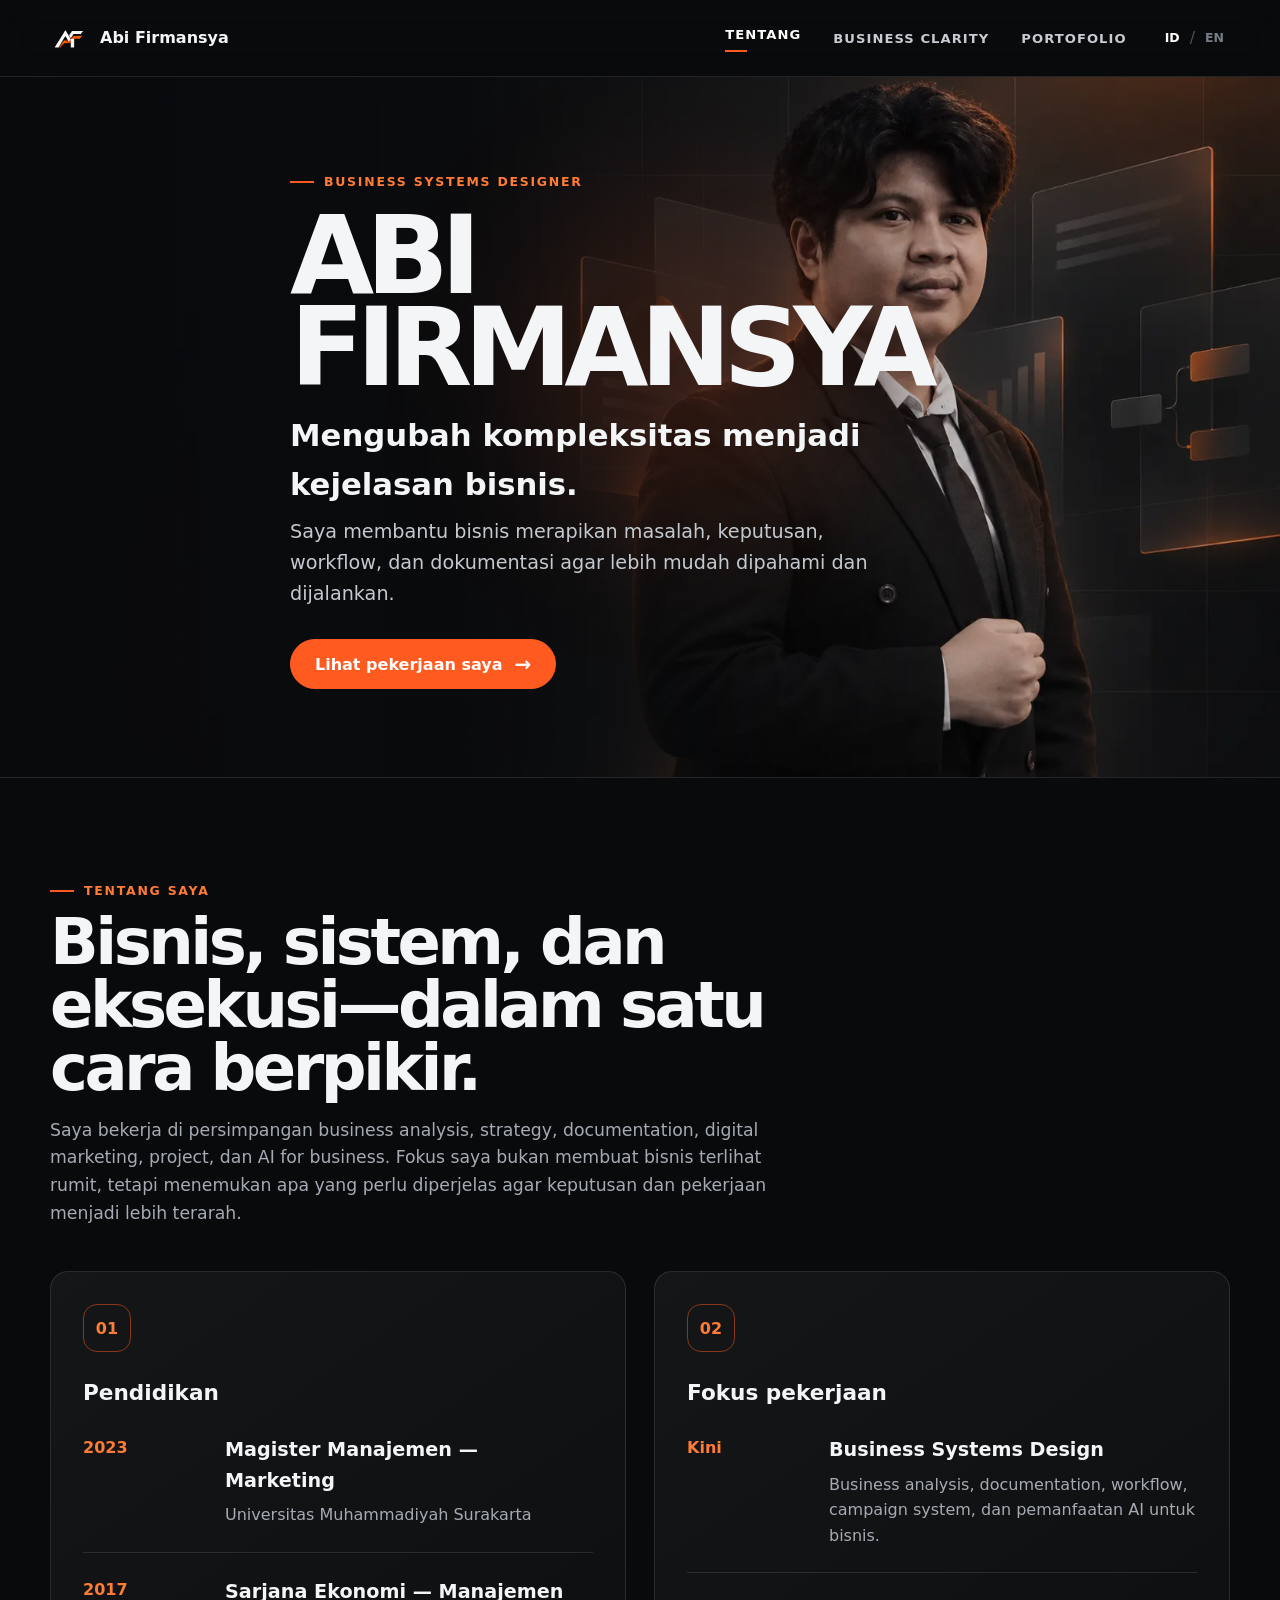
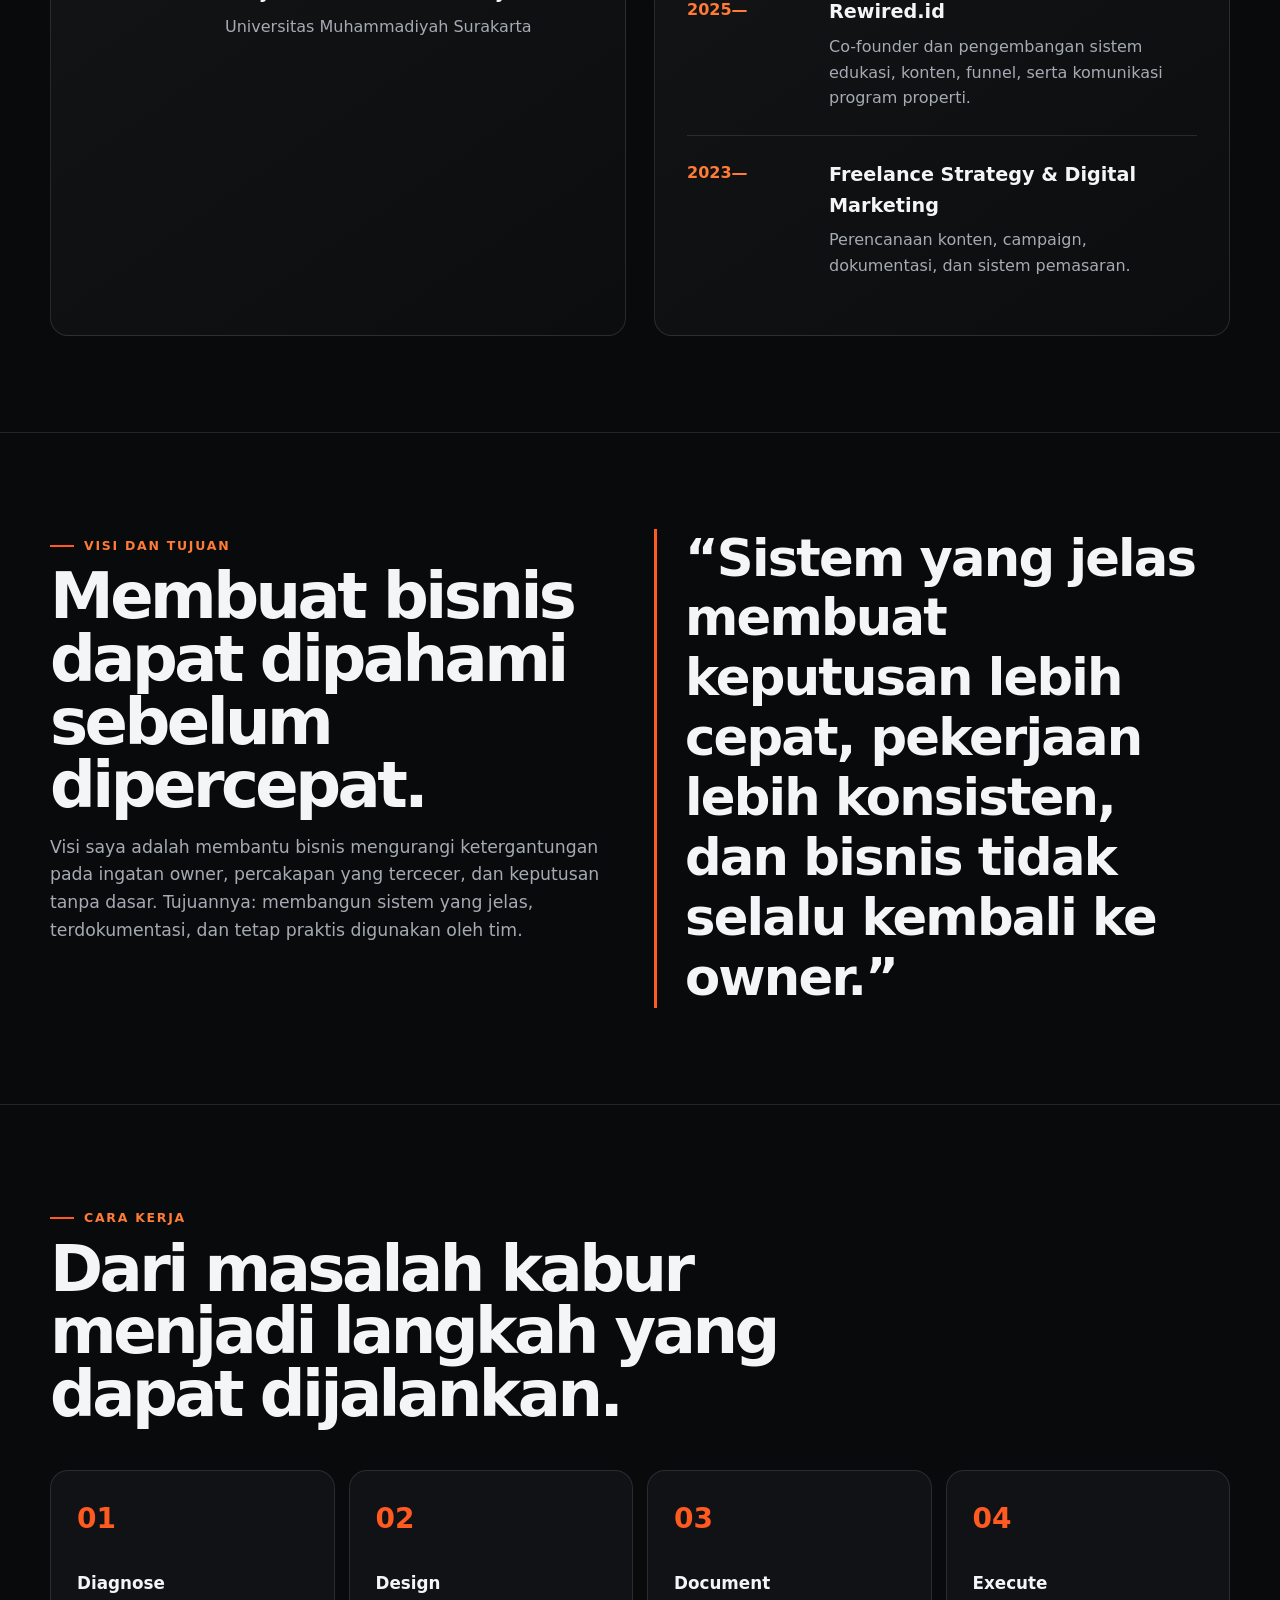
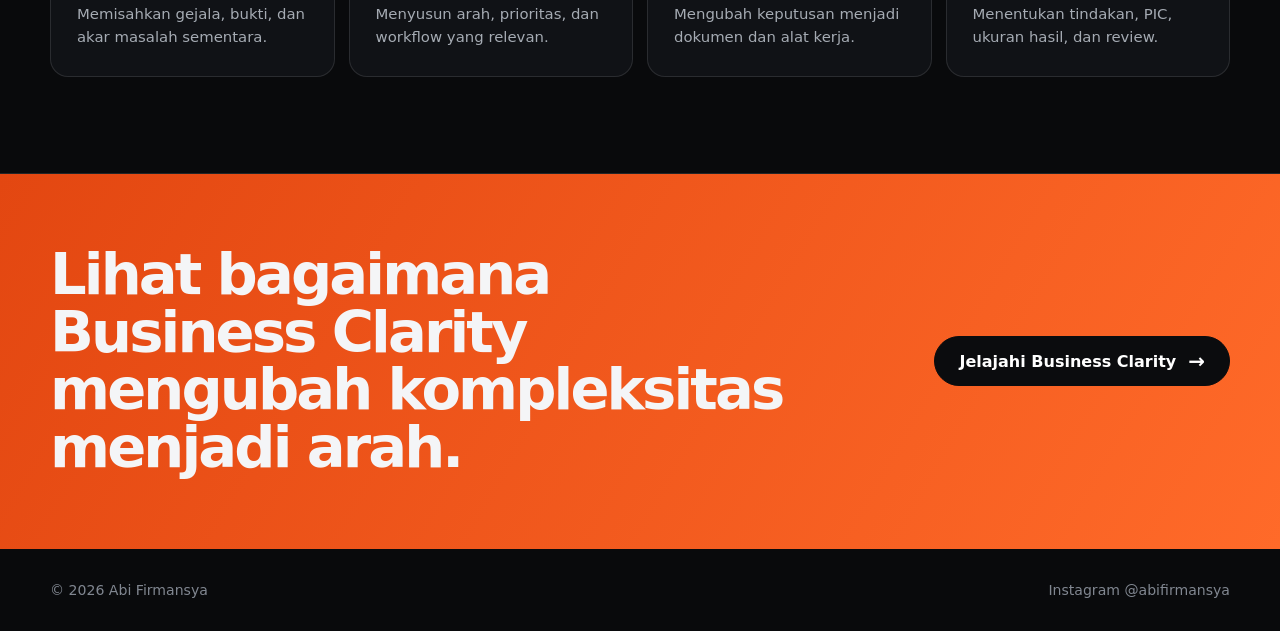
==== index.html @ c0d0b9fa "Publish Abi Firmansya portfolio and Business Clarity website" ====
<!doctype html>
<html lang="id">
<head>
  <meta charset="utf-8">
  <meta name="viewport" content="width=device-width,initial-scale=1">
  <title>Abi Firmansya — Business Systems Designer</title>
  <meta name="description" content="Profil profesional Abi Firmansya, Business Systems Designer yang membantu bisnis menjadi lebih jelas, terstruktur, dan dapat dijalankan.">
  <link rel="icon" href="/assets/favicon.svg" type="image/svg+xml">
  <link rel="stylesheet" href="/assets/styles.css">
</head>
<body>
  <header class="site-header">
    <div class="header-inner">
      <a class="brand" href="/" aria-label="Abi Firmansya"><img src="/assets/af-logo.png" alt=""><span>Abi Firmansya</span></a>
      <button class="menu-button" aria-label="Buka menu" aria-expanded="false"><span></span><span></span><span></span></button>
      <nav class="site-nav" aria-label="Navigasi utama">
        <a href="/" aria-current="page" data-id="Tentang" data-en="About">Tentang</a>
        <a href="/business-clarity/" data-id="Business Clarity" data-en="Business Clarity">Business Clarity</a>
        <a href="/portfolio/" data-id="Portofolio" data-en="Portfolio">Portofolio</a>
        <div class="language-switch" aria-label="Pilihan bahasa"><button data-lang="id" aria-pressed="true">ID</button><span>/</span><button data-lang="en" aria-pressed="false">EN</button></div>
      </nav>
    </div>
  </header>

  <main>
    <section class="hero">
      <div class="shell hero-content">
        <div class="eyebrow" data-id="Business Systems Designer" data-en="Business Systems Designer">Business Systems Designer</div>
        <h1>Abi<br>Firmansya</h1>
        <p class="role" data-id="Mengubah kompleksitas menjadi kejelasan bisnis." data-en="Turning complexity into business clarity.">Mengubah kompleksitas menjadi kejelasan bisnis.</p>
        <p class="promise" data-id="Saya membantu bisnis merapikan masalah, keputusan, workflow, dan dokumentasi agar lebih mudah dipahami dan dijalankan." data-en="I help businesses clarify problems, decisions, workflows, and documentation so they are easier to understand and execute.">Saya membantu bisnis merapikan masalah, keputusan, workflow, dan dokumentasi agar lebih mudah dipahami dan dijalankan.</p>
        <a class="button" href="/portfolio/"><span data-id="Lihat pekerjaan saya" data-en="See my work">Lihat pekerjaan saya</span><span class="arrow">→</span></a>
      </div>
    </section>

    <section class="section">
      <div class="shell">
        <div class="section-head">
          <div class="eyebrow" data-id="Tentang saya" data-en="About me">Tentang saya</div>
          <h2 data-id="Bisnis, sistem, dan eksekusi—dalam satu cara berpikir." data-en="Business, systems, and execution—in one way of thinking.">Bisnis, sistem, dan eksekusi—dalam satu cara berpikir.</h2>
          <p data-id="Saya bekerja di persimpangan business analysis, strategy, documentation, digital marketing, project, dan AI for business. Fokus saya bukan membuat bisnis terlihat rumit, tetapi menemukan apa yang perlu diperjelas agar keputusan dan pekerjaan menjadi lebih terarah." data-en="I work across business analysis, strategy, documentation, digital marketing, projects, and AI for business. My focus is not to make business look complex, but to identify what must become clear so decisions and execution can move with direction.">Saya bekerja di persimpangan business analysis, strategy, documentation, digital marketing, project, dan AI for business. Fokus saya bukan membuat bisnis terlihat rumit, tetapi menemukan apa yang perlu diperjelas agar keputusan dan pekerjaan menjadi lebih terarah.</p>
        </div>
        <div class="split">
          <article class="panel">
            <div class="icon-box">01</div>
            <h3 data-id="Pendidikan" data-en="Education">Pendidikan</h3>
            <div class="timeline" style="margin-top:24px">
              <div class="timeline-row"><div class="timeline-year">2023</div><div><h3 data-id="Magister Manajemen — Marketing" data-en="Master of Management — Marketing">Magister Manajemen — Marketing</h3><p>Universitas Muhammadiyah Surakarta</p></div></div>
              <div class="timeline-row"><div class="timeline-year">2017</div><div><h3 data-id="Sarjana Ekonomi — Manajemen" data-en="Bachelor of Economics — Management">Sarjana Ekonomi — Manajemen</h3><p>Universitas Muhammadiyah Surakarta</p></div></div>
            </div>
          </article>
          <article class="panel">
            <div class="icon-box">02</div>
            <h3 data-id="Fokus pekerjaan" data-en="Professional focus">Fokus pekerjaan</h3>
            <div class="timeline" style="margin-top:24px">
              <div class="timeline-row"><div class="timeline-year" data-id="Kini" data-en="Now">Kini</div><div><h3>Business Systems Design</h3><p data-id="Business analysis, documentation, workflow, campaign system, dan pemanfaatan AI untuk bisnis." data-en="Business analysis, documentation, workflows, campaign systems, and practical AI for business.">Business analysis, documentation, workflow, campaign system, dan pemanfaatan AI untuk bisnis.</p></div></div>
              <div class="timeline-row"><div class="timeline-year">2025—</div><div><h3>Rewired.id</h3><p data-id="Co-founder dan pengembangan sistem edukasi, konten, funnel, serta komunikasi program properti." data-en="Co-founder, developing education systems, content, funnels, and communications for property programs.">Co-founder dan pengembangan sistem edukasi, konten, funnel, serta komunikasi program properti.</p></div></div>
              <div class="timeline-row"><div class="timeline-year">2023—</div><div><h3 data-id="Freelance Strategy & Digital Marketing" data-en="Freelance Strategy & Digital Marketing">Freelance Strategy & Digital Marketing</h3><p data-id="Perencanaan konten, campaign, dokumentasi, dan sistem pemasaran." data-en="Content planning, campaigns, documentation, and marketing systems.">Perencanaan konten, campaign, dokumentasi, dan sistem pemasaran.</p></div></div>
            </div>
          </article>
        </div>
      </div>
    </section>

    <section class="section">
      <div class="shell">
        <div class="split" style="align-items:start">
          <div class="section-head">
            <div class="eyebrow" data-id="Visi dan tujuan" data-en="Vision and purpose">Visi dan tujuan</div>
            <h2 data-id="Membuat bisnis dapat dipahami sebelum dipercepat." data-en="Make the business understandable before accelerating it.">Membuat bisnis dapat dipahami sebelum dipercepat.</h2>
            <p data-id="Visi saya adalah membantu bisnis mengurangi ketergantungan pada ingatan owner, percakapan yang tercecer, dan keputusan tanpa dasar. Tujuannya: membangun sistem yang jelas, terdokumentasi, dan tetap praktis digunakan oleh tim." data-en="My vision is to help businesses reduce their dependence on the owner's memory, scattered conversations, and unsupported decisions. The goal is to build systems that are clear, documented, and practical for teams to use.">Visi saya adalah membantu bisnis mengurangi ketergantungan pada ingatan owner, percakapan yang tercecer, dan keputusan tanpa dasar. Tujuannya: membangun sistem yang jelas, terdokumentasi, dan tetap praktis digunakan oleh tim.</p>
          </div>
          <blockquote class="quote" data-id="“Sistem yang jelas membuat keputusan lebih cepat, pekerjaan lebih konsisten, dan bisnis tidak selalu kembali ke owner.”" data-en="“Clear systems make decisions faster, work more consistent, and the business less dependent on its owner.”">“Sistem yang jelas membuat keputusan lebih cepat, pekerjaan lebih konsisten, dan bisnis tidak selalu kembali ke owner.”</blockquote>
        </div>
      </div>
    </section>

    <section class="section">
      <div class="shell">
        <div class="section-head"><div class="eyebrow" data-id="Cara kerja" data-en="How I work">Cara kerja</div><h2 data-id="Dari masalah kabur menjadi langkah yang dapat dijalankan." data-en="From an unclear problem to an executable next step.">Dari masalah kabur menjadi langkah yang dapat dijalankan.</h2></div>
        <div class="method">
          <article class="method-step"><strong>01</strong><h3 data-id="Diagnose" data-en="Diagnose">Diagnose</h3><p data-id="Memisahkan gejala, bukti, dan akar masalah sementara." data-en="Separate symptoms, evidence, and the working root cause.">Memisahkan gejala, bukti, dan akar masalah sementara.</p></article>
          <article class="method-step"><strong>02</strong><h3 data-id="Design" data-en="Design">Design</h3><p data-id="Menyusun arah, prioritas, dan workflow yang relevan." data-en="Shape the direction, priorities, and relevant workflow.">Menyusun arah, prioritas, dan workflow yang relevan.</p></article>
          <article class="method-step"><strong>03</strong><h3 data-id="Document" data-en="Document">Document</h3><p data-id="Mengubah keputusan menjadi dokumen dan alat kerja." data-en="Turn decisions into documents and working tools.">Mengubah keputusan menjadi dokumen dan alat kerja.</p></article>
          <article class="method-step"><strong>04</strong><h3 data-id="Execute" data-en="Execute">Execute</h3><p data-id="Menentukan tindakan, PIC, ukuran hasil, dan review." data-en="Define action, owner, success measure, and review rhythm.">Menentukan tindakan, PIC, ukuran hasil, dan review.</p></article>
        </div>
      </div>
    </section>

    <section class="cta-band"><div class="shell cta-inner"><h2 data-id="Lihat bagaimana Business Clarity mengubah kompleksitas menjadi arah." data-en="See how Business Clarity turns complexity into direction.">Lihat bagaimana Business Clarity mengubah kompleksitas menjadi arah.</h2><a class="button" href="/business-clarity/"><span data-id="Jelajahi Business Clarity" data-en="Explore Business Clarity">Jelajahi Business Clarity</span><span class="arrow">→</span></a></div></section>
  </main>

  <footer class="site-footer"><div class="shell footer-inner"><span>© 2026 Abi Firmansya</span><a href="https://instagram.com/abifirmansya" target="_blank" rel="noreferrer">Instagram @abifirmansya</a></div></footer>
  <script src="/assets/site.js"></script>
</body>
</html>
---- assets/styles.css ----
:root {
  --bg: #090a0c;
  --surface: #101216;
  --surface-2: #15181d;
  --text: #f4f5f7;
  --muted: #a5abb3;
  --line: rgba(255, 255, 255, 0.11);
  --orange: #ff5a1f;
  --orange-bright: #ff7b36;
  --max: 1180px;
}

* { box-sizing: border-box; }
html { scroll-behavior: smooth; }
body {
  margin: 0;
  background: var(--bg);
  color: var(--text);
  font-family: Inter, ui-sans-serif, system-ui, -apple-system, BlinkMacSystemFont, "Segoe UI", sans-serif;
  font-size: 16px;
  line-height: 1.6;
}
a { color: inherit; text-decoration: none; }
img { display: block; max-width: 100%; }
button { font: inherit; }

.site-header {
  position: sticky;
  top: 0;
  z-index: 30;
  border-bottom: 1px solid var(--line);
  background: rgba(9, 10, 12, 0.9);
  backdrop-filter: blur(16px);
}
.header-inner {
  width: min(calc(100% - 40px), var(--max));
  height: 76px;
  margin: 0 auto;
  display: flex;
  align-items: center;
  justify-content: space-between;
  gap: 28px;
}
.brand { display: inline-flex; align-items: center; gap: 12px; font-weight: 720; }
.brand img { width: 38px; height: 38px; object-fit: contain; }
.site-nav { display: flex; align-items: center; gap: 32px; }
.site-nav > a {
  color: #c8ccd2;
  font-size: 0.82rem;
  font-weight: 700;
  letter-spacing: 0.08em;
  text-transform: uppercase;
}
.site-nav > a:hover, .site-nav > a[aria-current="page"] { color: #fff; }
.site-nav > a[aria-current="page"]::after {
  content: "";
  display: block;
  width: 22px;
  height: 2px;
  margin-top: 5px;
  background: var(--orange);
}
.language-switch { display: flex; gap: 4px; align-items: center; }
.language-switch button {
  border: 0;
  padding: 4px 6px;
  background: transparent;
  color: #767d86;
  cursor: pointer;
  font-size: 0.78rem;
  font-weight: 800;
}
.language-switch button.is-active { color: #fff; }
.language-switch span { color: #4d535b; }
.menu-button { display: none; background: transparent; border: 0; color: #fff; padding: 8px; }
.menu-button span { display: block; width: 24px; height: 2px; margin: 5px 0; background: currentColor; }

.shell { width: min(calc(100% - 40px), var(--max)); margin: 0 auto; }
.eyebrow {
  display: inline-flex;
  align-items: center;
  gap: 10px;
  color: var(--orange-bright);
  font-size: 0.78rem;
  font-weight: 800;
  letter-spacing: 0.14em;
  text-transform: uppercase;
}
.eyebrow::before { content: ""; width: 24px; height: 2px; background: var(--orange); }
.hero {
  position: relative;
  min-height: 650px;
  display: grid;
  align-items: center;
  overflow: hidden;
  border-bottom: 1px solid var(--line);
}
.hero::before {
  content: "";
  position: absolute;
  inset: 0;
  background: linear-gradient(90deg, #090a0c 4%, rgba(9, 10, 12, 0.93) 36%, rgba(9, 10, 12, 0.2) 77%), url("/assets/abi-hero.webp") center/cover no-repeat;
}
.hero::after {
  content: "";
  position: absolute;
  width: 320px;
  height: 320px;
  left: 42%;
  top: 18%;
  border-radius: 50%;
  background: rgba(255, 90, 31, 0.15);
  filter: blur(80px);
}
.hero-content { position: relative; z-index: 2; max-width: 700px; padding: 88px 0; }
.hero h1 {
  margin: 18px 0 16px;
  max-width: 760px;
  font-size: clamp(3.8rem, 8.5vw, 7.2rem);
  line-height: 0.85;
  letter-spacing: -0.075em;
  text-transform: uppercase;
}
.hero .role { margin: 0; font-size: clamp(1.35rem, 2.4vw, 2rem); font-weight: 650; }
.hero .promise { max-width: 620px; margin: 8px 0 30px; color: #c4c9d0; font-size: clamp(1rem, 1.6vw, 1.2rem); }
.button {
  display: inline-flex;
  align-items: center;
  justify-content: center;
  gap: 12px;
  min-height: 50px;
  padding: 0 24px;
  border: 1px solid var(--orange);
  border-radius: 999px;
  background: var(--orange);
  color: #fff;
  font-weight: 760;
  transition: transform .2s ease, background .2s ease;
}
.button:hover { transform: translateY(-2px); background: var(--orange-bright); }
.button.secondary { background: transparent; border-color: rgba(255,255,255,.25); }
.button.secondary:hover { border-color: var(--orange); }
.arrow { font-size: 1.25rem; line-height: 1; }

.section { padding: 96px 0; border-bottom: 1px solid var(--line); }
.section-head { max-width: 740px; margin-bottom: 44px; }
.section h2, .page-intro h1 {
  margin: 10px 0 14px;
  font-size: clamp(2.4rem, 5vw, 4.5rem);
  line-height: 0.98;
  letter-spacing: -0.055em;
}
.section-head p, .page-intro p { color: var(--muted); font-size: 1.08rem; }
.split { display: grid; grid-template-columns: 1fr 1fr; gap: 28px; }
.panel {
  border: 1px solid var(--line);
  border-radius: 18px;
  background: linear-gradient(145deg, rgba(255,255,255,.05), rgba(255,255,255,.015));
  padding: 32px;
}
.panel h3 { margin: 0 0 10px; font-size: 1.35rem; }
.panel p { margin: 0; color: var(--muted); }
.panel + .panel { margin-top: 0; }
.icon-box {
  width: 48px;
  height: 48px;
  margin-bottom: 24px;
  display: grid;
  place-items: center;
  border: 1px solid rgba(255,90,31,.5);
  border-radius: 14px;
  color: var(--orange-bright);
  font-weight: 850;
}
.timeline { display: grid; gap: 0; }
.timeline-row {
  display: grid;
  grid-template-columns: 116px 1fr;
  gap: 26px;
  padding: 24px 0;
  border-top: 1px solid var(--line);
}
.timeline-row:first-child { border-top: 0; padding-top: 0; }
.timeline-year { color: var(--orange-bright); font-weight: 800; }
.timeline-row h3 { margin: 0 0 6px; font-size: 1.2rem; }
.timeline-row p { margin: 0; color: var(--muted); }
.method { display: grid; grid-template-columns: repeat(4, 1fr); gap: 14px; }
.method-step { position: relative; min-height: 190px; padding: 26px; border: 1px solid var(--line); border-radius: 18px; background: var(--surface); }
.method-step strong { display: block; margin-bottom: 28px; color: var(--orange); font-size: 1.75rem; }
.method-step h3 { margin: 0 0 6px; font-size: 1.05rem; }
.method-step p { margin: 0; color: var(--muted); font-size: 0.93rem; }
.quote { margin: 0; border-left: 3px solid var(--orange); padding-left: 28px; font-size: clamp(1.8rem, 4vw, 3.3rem); font-weight: 650; line-height: 1.17; letter-spacing: -0.035em; }

.page-intro { position: relative; padding: 100px 0 70px; overflow: hidden; border-bottom: 1px solid var(--line); }
.page-intro::after { content: ""; position: absolute; right: -120px; top: -180px; width: 520px; height: 520px; border: 1px solid rgba(255,90,31,.22); border-radius: 50%; box-shadow: 0 0 100px rgba(255,90,31,.08); }
.page-intro .shell { position: relative; z-index: 2; }
.page-intro p { max-width: 720px; }
.problem-grid { display: grid; grid-template-columns: 1.08fr .92fr; gap: 36px; align-items: center; }
.problem-image { overflow: hidden; border: 1px solid var(--line); border-radius: 20px; background: var(--surface); }
.problem-image img { width: 100%; aspect-ratio: 16/10; object-fit: cover; }
.symptom-list { display: grid; gap: 12px; }
.symptom { display: grid; grid-template-columns: 36px 1fr; gap: 14px; align-items: start; padding: 18px; border: 1px solid var(--line); border-radius: 14px; background: var(--surface); }
.symptom span { color: var(--orange); font-weight: 850; }
.symptom p { margin: 0; color: #d2d5da; }
.journey { display: grid; grid-template-columns: repeat(3, 1fr); gap: 18px; }
.journey-card { min-height: 270px; padding: 28px; border: 1px solid var(--line); border-radius: 20px; background: var(--surface); }
.journey-card.featured { background: linear-gradient(145deg, #ff6b2d, #d83e0c); border-color: transparent; }
.journey-card .step { color: var(--orange-bright); font-size: .78rem; font-weight: 850; letter-spacing: .14em; }
.journey-card.featured .step, .journey-card.featured p { color: rgba(255,255,255,.82); }
.journey-card h3 { margin: 34px 0 10px; font-size: 1.55rem; line-height: 1.1; }
.journey-card p { margin: 0; color: var(--muted); }
.outcomes { display: grid; grid-template-columns: 1fr 1fr; gap: 12px; }
.outcome { padding: 20px 22px; border: 1px solid var(--line); border-radius: 14px; background: var(--surface); }
.outcome strong { display: block; margin-bottom: 5px; }
.outcome span { color: var(--muted); font-size: .93rem; }

.portfolio-grid { display: grid; grid-template-columns: repeat(12, 1fr); gap: 20px; }
.project-card { position: relative; min-height: 380px; overflow: hidden; border: 1px solid var(--line); border-radius: 22px; background: var(--surface); }
.project-card.large { grid-column: span 7; }
.project-card.small { grid-column: span 5; }
.project-card.wide { grid-column: span 12; min-height: 320px; }
.project-media { height: 230px; overflow: hidden; background: #12151a; }
.project-media img { width: 100%; height: 100%; object-fit: cover; transition: transform .5s ease; }
.project-card:hover .project-media img { transform: scale(1.025); }
.project-brand {
  height: 230px;
  display: grid;
  align-content: end;
  padding: 28px;
  background: radial-gradient(circle at 78% 24%, rgba(255,90,31,.33), transparent 30%), linear-gradient(145deg, #17191d, #090a0c);
}
.project-brand strong { font-size: 3rem; letter-spacing: -.06em; }
.project-brand span { color: var(--orange); font-weight: 800; letter-spacing: .12em; text-transform: uppercase; }
.project-content { padding: 26px; }
.project-content h2 { margin: 0 0 8px; font-size: 1.45rem; letter-spacing: -.025em; }
.project-content p { margin: 0; color: var(--muted); }
.tag-row { display: flex; flex-wrap: wrap; gap: 8px; margin-top: 18px; }
.tag { padding: 6px 10px; border: 1px solid var(--line); border-radius: 999px; color: #c8ccd2; font-size: .76rem; }

.cta-band { padding: 72px 0; background: linear-gradient(120deg, #e34711, #ff6a29); }
.cta-inner { display: flex; align-items: center; justify-content: space-between; gap: 30px; }
.cta-band h2 { margin: 0; max-width: 760px; font-size: clamp(2rem, 4.5vw, 4rem); line-height: 1; letter-spacing: -.05em; }
.cta-band .button { flex: 0 0 auto; background: #0b0c0e; border-color: #0b0c0e; }
.site-footer { padding: 30px 0; color: #818791; font-size: .88rem; }
.footer-inner { display: flex; justify-content: space-between; gap: 22px; }

@media (max-width: 880px) {
  .header-inner { height: 68px; }
  .menu-button { display: block; }
  .site-nav {
    display: none;
    position: absolute;
    top: 68px;
    left: 0;
    right: 0;
    padding: 24px 20px 30px;
    flex-direction: column;
    align-items: flex-start;
    background: #0b0c0e;
    border-bottom: 1px solid var(--line);
  }
  .site-nav.is-open { display: flex; }
  .hero { min-height: 710px; align-items: end; }
  .hero::before { background: linear-gradient(0deg, #090a0c 12%, rgba(9,10,12,.74) 56%, rgba(9,10,12,.18) 100%), url("/assets/abi-hero.webp") 66% center/cover no-repeat; }
  .hero-content { padding: 320px 0 64px; }
  .hero h1 { max-width: 560px; font-size: clamp(3.3rem, 15vw, 5.4rem); }
  .split, .problem-grid { grid-template-columns: 1fr; }
  .method { grid-template-columns: 1fr 1fr; }
  .journey { grid-template-columns: 1fr; }
  .journey-card { min-height: auto; }
  .project-card.large, .project-card.small, .project-card.wide { grid-column: span 12; }
  .cta-inner { align-items: flex-start; flex-direction: column; }
}

@media (max-width: 580px) {
  .shell, .header-inner { width: min(calc(100% - 28px), var(--max)); }
  .brand span { font-size: .95rem; }
  .hero h1 { font-size: 3.45rem; }
  .section { padding: 72px 0; }
  .section h2, .page-intro h1 { font-size: 2.6rem; }
  .panel { padding: 24px; }
  .timeline-row { grid-template-columns: 1fr; gap: 6px; }
  .method { grid-template-columns: 1fr; }
  .method-step { min-height: 0; }
  .outcomes { grid-template-columns: 1fr; }
  .project-media, .project-brand { height: 200px; }
  .project-card { min-height: 0; }
  .footer-inner { flex-direction: column; }
}
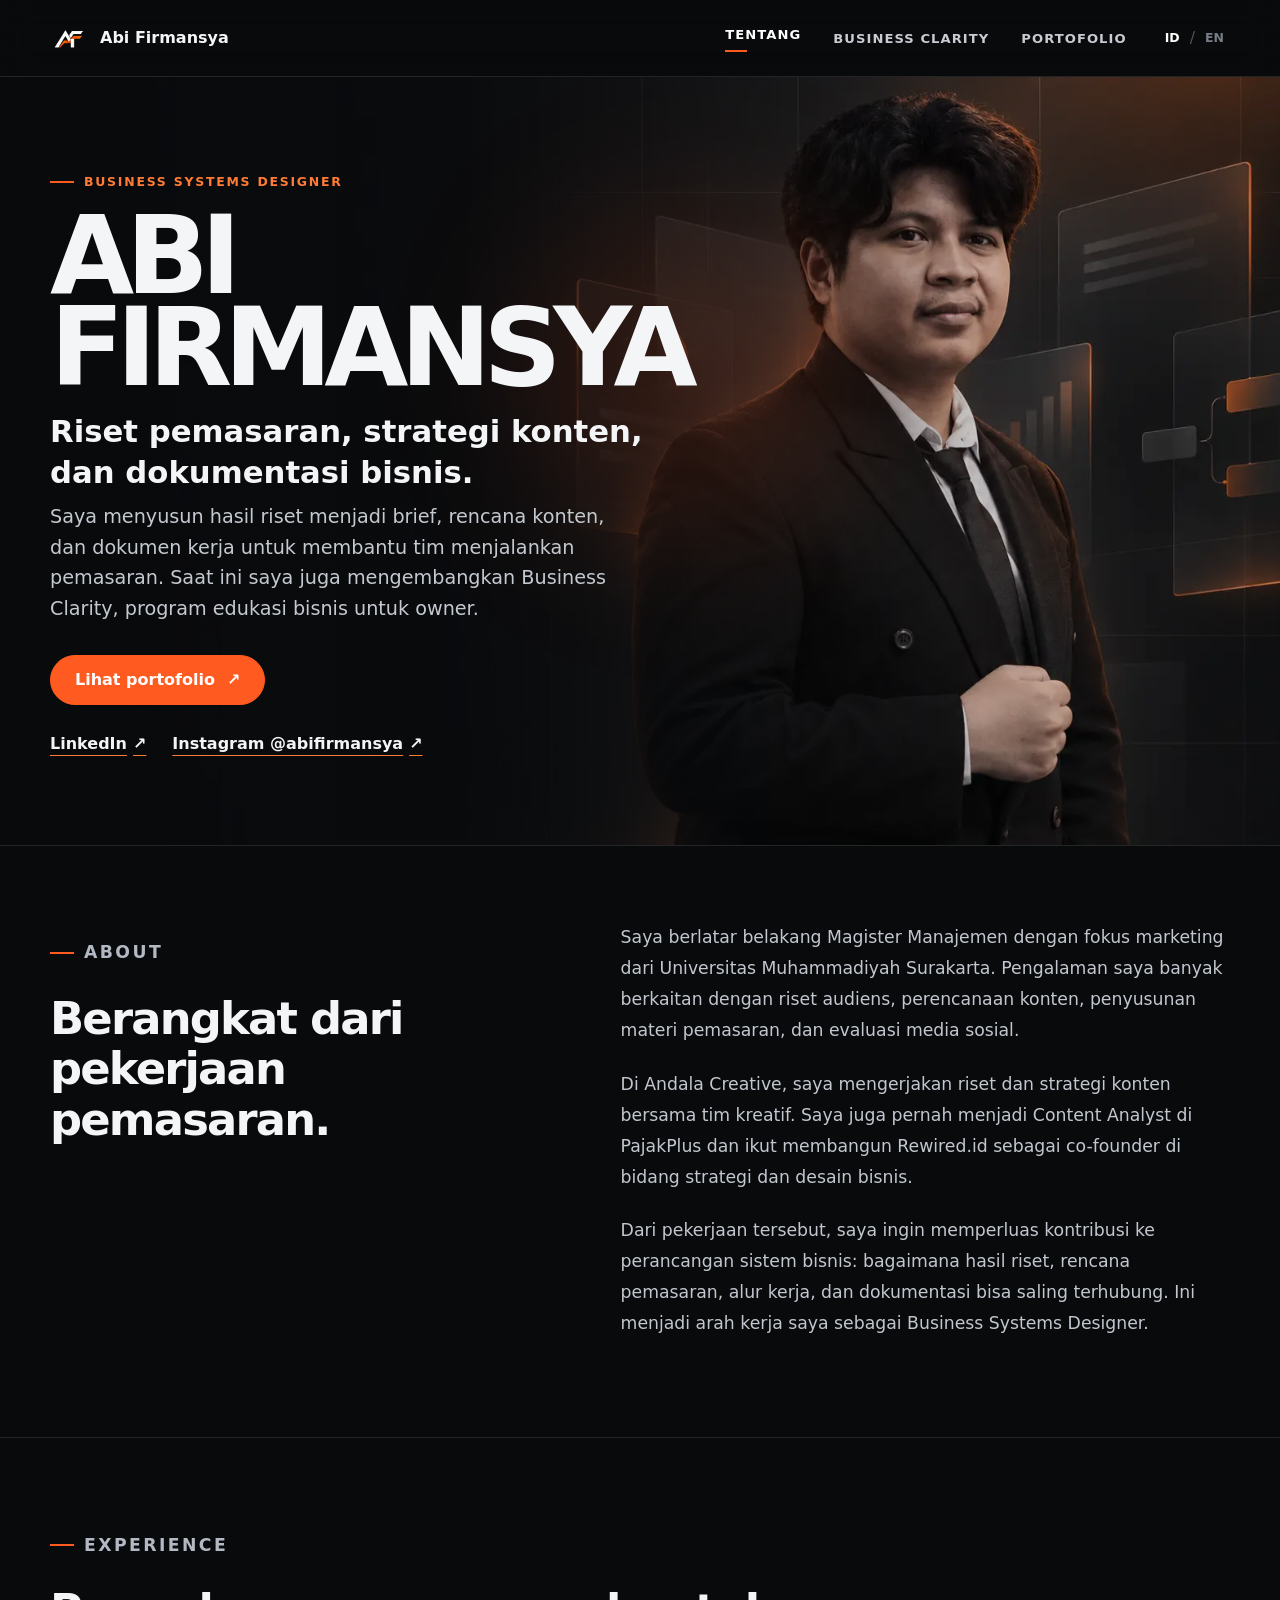
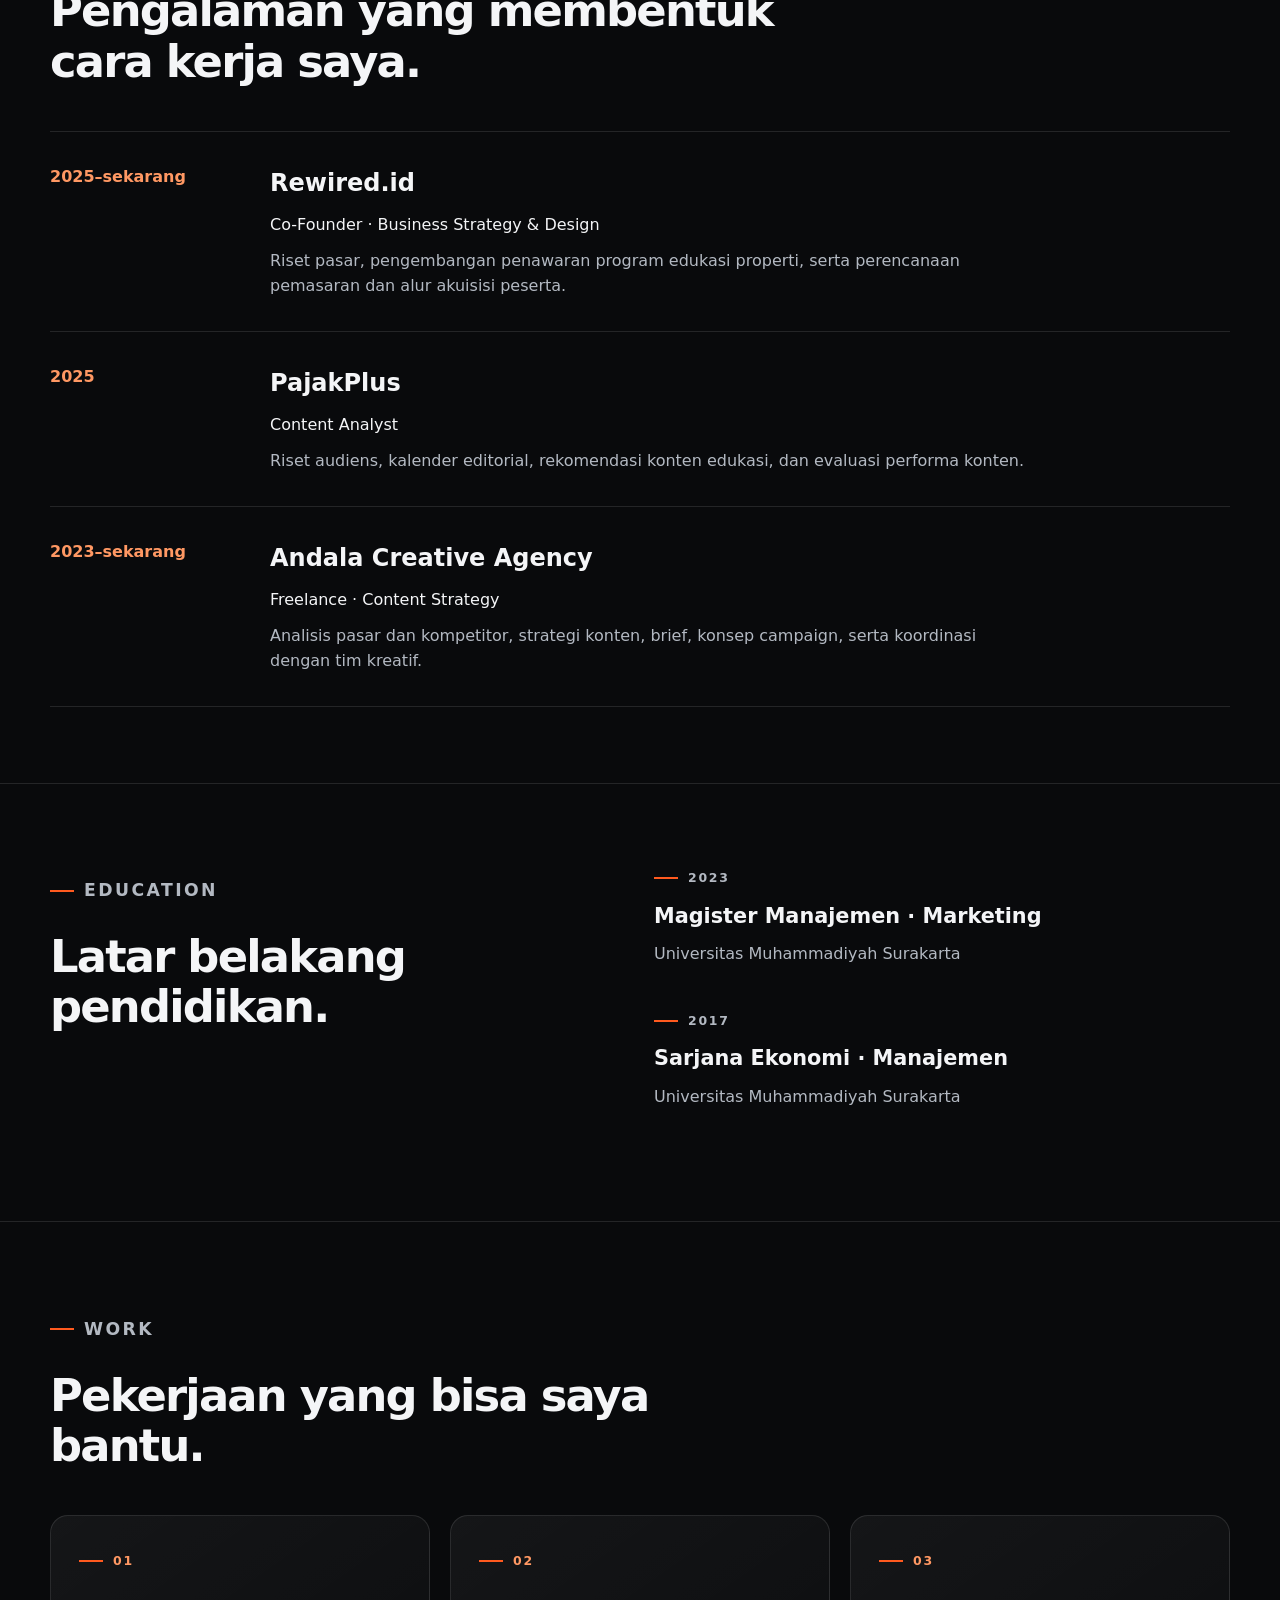
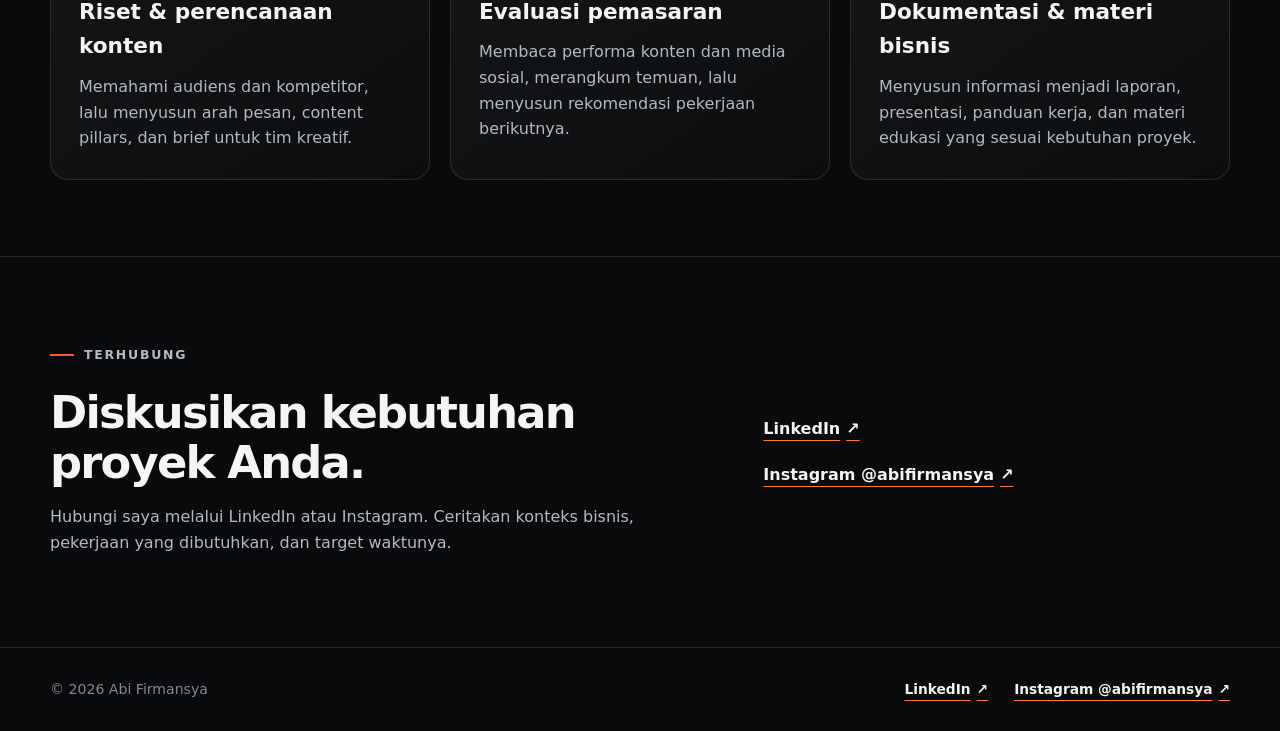
==== commit ae3af994: "Ground About and Portfolio in professional experience and linked work samples Replace generic positi" ====
--- a/index.html
+++ b/index.html
@@ -1,96 +1,2 @@
-<!doctype html>
-<html lang="id">
-<head>
-  <meta charset="utf-8">
-  <meta name="viewport" content="width=device-width,initial-scale=1">
-  <title>Abi Firmansya — Business Systems Designer</title>
-  <meta name="description" content="Profil profesional Abi Firmansya, Business Systems Designer yang membantu bisnis menjadi lebih jelas, terstruktur, dan dapat dijalankan.">
-  <link rel="icon" href="/assets/favicon.svg" type="image/svg+xml">
-  <link rel="stylesheet" href="/assets/styles.css">
-</head>
-<body>
-  <header class="site-header">
-    <div class="header-inner">
-      <a class="brand" href="/" aria-label="Abi Firmansya"><img src="/assets/af-logo.png" alt=""><span>Abi Firmansya</span></a>
-      <button class="menu-button" aria-label="Buka menu" aria-expanded="false"><span></span><span></span><span></span></button>
-      <nav class="site-nav" aria-label="Navigasi utama">
-        <a href="/" aria-current="page" data-id="Tentang" data-en="About">Tentang</a>
-        <a href="/business-clarity/" data-id="Business Clarity" data-en="Business Clarity">Business Clarity</a>
-        <a href="/portfolio/" data-id="Portofolio" data-en="Portfolio">Portofolio</a>
-        <div class="language-switch" aria-label="Pilihan bahasa"><button data-lang="id" aria-pressed="true">ID</button><span>/</span><button data-lang="en" aria-pressed="false">EN</button></div>
-      </nav>
-    </div>
-  </header>
-
-  <main>
-    <section class="hero">
-      <div class="shell hero-content">
-        <div class="eyebrow" data-id="Business Systems Designer" data-en="Business Systems Designer">Business Systems Designer</div>
-        <h1>Abi<br>Firmansya</h1>
-        <p class="role" data-id="Mengubah kompleksitas menjadi kejelasan bisnis." data-en="Turning complexity into business clarity.">Mengubah kompleksitas menjadi kejelasan bisnis.</p>
-        <p class="promise" data-id="Saya membantu bisnis merapikan masalah, keputusan, workflow, dan dokumentasi agar lebih mudah dipahami dan dijalankan." data-en="I help businesses clarify problems, decisions, workflows, and documentation so they are easier to understand and execute.">Saya membantu bisnis merapikan masalah, keputusan, workflow, dan dokumentasi agar lebih mudah dipahami dan dijalankan.</p>
-        <a class="button" href="/portfolio/"><span data-id="Lihat pekerjaan saya" data-en="See my work">Lihat pekerjaan saya</span><span class="arrow">→</span></a>
-      </div>
-    </section>
-
-    <section class="section">
-      <div class="shell">
-        <div class="section-head">
-          <div class="eyebrow" data-id="Tentang saya" data-en="About me">Tentang saya</div>
-          <h2 data-id="Bisnis, sistem, dan eksekusi—dalam satu cara berpikir." data-en="Business, systems, and execution—in one way of thinking.">Bisnis, sistem, dan eksekusi—dalam satu cara berpikir.</h2>
-          <p data-id="Saya bekerja di persimpangan business analysis, strategy, documentation, digital marketing, project, dan AI for business. Fokus saya bukan membuat bisnis terlihat rumit, tetapi menemukan apa yang perlu diperjelas agar keputusan dan pekerjaan menjadi lebih terarah." data-en="I work across business analysis, strategy, documentation, digital marketing, projects, and AI for business. My focus is not to make business look complex, but to identify what must become clear so decisions and execution can move with direction.">Saya bekerja di persimpangan business analysis, strategy, documentation, digital marketing, project, dan AI for business. Fokus saya bukan membuat bisnis terlihat rumit, tetapi menemukan apa yang perlu diperjelas agar keputusan dan pekerjaan menjadi lebih terarah.</p>
-        </div>
-        <div class="split">
-          <article class="panel">
-            <div class="icon-box">01</div>
-            <h3 data-id="Pendidikan" data-en="Education">Pendidikan</h3>
-            <div class="timeline" style="margin-top:24px">
-              <div class="timeline-row"><div class="timeline-year">2023</div><div><h3 data-id="Magister Manajemen — Marketing" data-en="Master of Management — Marketing">Magister Manajemen — Marketing</h3><p>Universitas Muhammadiyah Surakarta</p></div></div>
-              <div class="timeline-row"><div class="timeline-year">2017</div><div><h3 data-id="Sarjana Ekonomi — Manajemen" data-en="Bachelor of Economics — Management">Sarjana Ekonomi — Manajemen</h3><p>Universitas Muhammadiyah Surakarta</p></div></div>
-            </div>
-          </article>
-          <article class="panel">
-            <div class="icon-box">02</div>
-            <h3 data-id="Fokus pekerjaan" data-en="Professional focus">Fokus pekerjaan</h3>
-            <div class="timeline" style="margin-top:24px">
-              <div class="timeline-row"><div class="timeline-year" data-id="Kini" data-en="Now">Kini</div><div><h3>Business Systems Design</h3><p data-id="Business analysis, documentation, workflow, campaign system, dan pemanfaatan AI untuk bisnis." data-en="Business analysis, documentation, workflows, campaign systems, and practical AI for business.">Business analysis, documentation, workflow, campaign system, dan pemanfaatan AI untuk bisnis.</p></div></div>
-              <div class="timeline-row"><div class="timeline-year">2025—</div><div><h3>Rewired.id</h3><p data-id="Co-founder dan pengembangan sistem edukasi, konten, funnel, serta komunikasi program properti." data-en="Co-founder, developing education systems, content, funnels, and communications for property programs.">Co-founder dan pengembangan sistem edukasi, konten, funnel, serta komunikasi program properti.</p></div></div>
-              <div class="timeline-row"><div class="timeline-year">2023—</div><div><h3 data-id="Freelance Strategy & Digital Marketing" data-en="Freelance Strategy & Digital Marketing">Freelance Strategy & Digital Marketing</h3><p data-id="Perencanaan konten, campaign, dokumentasi, dan sistem pemasaran." data-en="Content planning, campaigns, documentation, and marketing systems.">Perencanaan konten, campaign, dokumentasi, dan sistem pemasaran.</p></div></div>
-            </div>
-          </article>
-        </div>
-      </div>
-    </section>
-
-    <section class="section">
-      <div class="shell">
-        <div class="split" style="align-items:start">
-          <div class="section-head">
-            <div class="eyebrow" data-id="Visi dan tujuan" data-en="Vision and purpose">Visi dan tujuan</div>
-            <h2 data-id="Membuat bisnis dapat dipahami sebelum dipercepat." data-en="Make the business understandable before accelerating it.">Membuat bisnis dapat dipahami sebelum dipercepat.</h2>
-            <p data-id="Visi saya adalah membantu bisnis mengurangi ketergantungan pada ingatan owner, percakapan yang tercecer, dan keputusan tanpa dasar. Tujuannya: membangun sistem yang jelas, terdokumentasi, dan tetap praktis digunakan oleh tim." data-en="My vision is to help businesses reduce their dependence on the owner's memory, scattered conversations, and unsupported decisions. The goal is to build systems that are clear, documented, and practical for teams to use.">Visi saya adalah membantu bisnis mengurangi ketergantungan pada ingatan owner, percakapan yang tercecer, dan keputusan tanpa dasar. Tujuannya: membangun sistem yang jelas, terdokumentasi, dan tetap praktis digunakan oleh tim.</p>
-          </div>
-          <blockquote class="quote" data-id="“Sistem yang jelas membuat keputusan lebih cepat, pekerjaan lebih konsisten, dan bisnis tidak selalu kembali ke owner.”" data-en="“Clear systems make decisions faster, work more consistent, and the business less dependent on its owner.”">“Sistem yang jelas membuat keputusan lebih cepat, pekerjaan lebih konsisten, dan bisnis tidak selalu kembali ke owner.”</blockquote>
-        </div>
-      </div>
-    </section>
-
-    <section class="section">
-      <div class="shell">
-        <div class="section-head"><div class="eyebrow" data-id="Cara kerja" data-en="How I work">Cara kerja</div><h2 data-id="Dari masalah kabur menjadi langkah yang dapat dijalankan." data-en="From an unclear problem to an executable next step.">Dari masalah kabur menjadi langkah yang dapat dijalankan.</h2></div>
-        <div class="method">
-          <article class="method-step"><strong>01</strong><h3 data-id="Diagnose" data-en="Diagnose">Diagnose</h3><p data-id="Memisahkan gejala, bukti, dan akar masalah sementara." data-en="Separate symptoms, evidence, and the working root cause.">Memisahkan gejala, bukti, dan akar masalah sementara.</p></article>
-          <article class="method-step"><strong>02</strong><h3 data-id="Design" data-en="Design">Design</h3><p data-id="Menyusun arah, prioritas, dan workflow yang relevan." data-en="Shape the direction, priorities, and relevant workflow.">Menyusun arah, prioritas, dan workflow yang relevan.</p></article>
-          <article class="method-step"><strong>03</strong><h3 data-id="Document" data-en="Document">Document</h3><p data-id="Mengubah keputusan menjadi dokumen dan alat kerja." data-en="Turn decisions into documents and working tools.">Mengubah keputusan menjadi dokumen dan alat kerja.</p></article>
-          <article class="method-step"><strong>04</strong><h3 data-id="Execute" data-en="Execute">Execute</h3><p data-id="Menentukan tindakan, PIC, ukuran hasil, dan review." data-en="Define action, owner, success measure, and review rhythm.">Menentukan tindakan, PIC, ukuran hasil, dan review.</p></article>
-        </div>
-      </div>
-    </section>
-
-    <section class="cta-band"><div class="shell cta-inner"><h2 data-id="Lihat bagaimana Business Clarity mengubah kompleksitas menjadi arah." data-en="See how Business Clarity turns complexity into direction.">Lihat bagaimana Business Clarity mengubah kompleksitas menjadi arah.</h2><a class="button" href="/business-clarity/"><span data-id="Jelajahi Business Clarity" data-en="Explore Business Clarity">Jelajahi Business Clarity</span><span class="arrow">→</span></a></div></section>
-  </main>
-
-  <footer class="site-footer"><div class="shell footer-inner"><span>© 2026 Abi Firmansya</span><a href="https://instagram.com/abifirmansya" target="_blank" rel="noreferrer">Instagram @abifirmansya</a></div></footer>
-  <script src="/assets/site.js"></script>
-</body>
-</html>
+<!doctype html><html lang="id"><head><meta charset="utf-8"><meta name="viewport" content="width=device-width,initial-scale=1"><title>Abi Firmansya — Business Systems Designer</title><meta name="description" content="Riset pemasaran, strategi konten, dan dokumentasi bisnis. Kenali pengalaman dan karya Abi Firmansya."><link rel="canonical" href="https://abifirmansya.github.io/"><meta property="og:type" content="website"><meta property="og:title" content="Abi Firmansya — Business Systems Designer"><meta property="og:description" content="Riset pemasaran, strategi konten, dan dokumentasi bisnis. Kenali pengalaman dan karya Abi Firmansya."><meta property="og:url" content="https://abifirmansya.github.io/"><meta property="og:image" content="https://abifirmansya.github.io/assets/abi-hero.webp"><meta name="twitter:card" content="summary_large_image"><link rel="icon" href="/assets/favicon.svg" type="image/svg+xml"><link rel="stylesheet" href="/assets/styles.css"><link rel="stylesheet" href="/assets/profile.css"></head><body class="personal-page">
+<a class="skip-link" href="#main"><span class="" data-id="Langsung ke isi" data-en="Skip to content">Langsung ke isi</span></a><header class="site-header"><div class="header-inner"><a class="brand" href="/" aria-label="Abi Firmansya"><img src="/assets/af-logo.png" width="38" height="38" alt=""><span>Abi Firmansya</span></a><button class="menu-button" aria-label="Menu" aria-expanded="false" aria-controls="main-nav"><span></span><span></span><span></span></button><nav class="site-nav" id="main-nav" aria-label="Main navigation"><a href="/" aria-current="page" data-id="Tentang" data-en="About">Tentang</a><a href="/business-clarity/">Business Clarity</a><a href="/portfolio/"  data-id="Portofolio" data-en="Portfolio">Portofolio</a><div class="language-switch" aria-label="Language"><button data-lang="id" aria-pressed="true">ID</button><span>/</span><button data-lang="en" aria-pressed="false">EN</button></div></nav></div></header><main id="main"><section class="hero"><div class="shell hero-content"><div class="eyebrow">Business Systems Designer</div><h1>Abi<br>Firmansya</h1><p class="role" data-id="Riset pemasaran, strategi konten, dan dokumentasi bisnis." data-en="Marketing research, content strategy, and business documentation.">Riset pemasaran, strategi konten, dan dokumentasi bisnis.</p><p class="promise" data-id="Saya menyusun hasil riset menjadi brief, rencana konten, dan dokumen kerja untuk membantu tim menjalankan pemasaran. Saat ini saya juga mengembangkan Business Clarity, program edukasi bisnis untuk owner." data-en="I turn research into briefs, content plans, and working documents that help teams carry out their marketing. I am also developing Business Clarity, an education program for business owners.">Saya menyusun hasil riset menjadi brief, rencana konten, dan dokumen kerja untuk membantu tim menjalankan pemasaran. Saat ini saya juga mengembangkan Business Clarity, program edukasi bisnis untuk owner.</p><a class="button" href="/portfolio/"><span class="" data-id="Lihat portofolio" data-en="View portfolio">Lihat portofolio</span><span aria-hidden="true"> ↗</span></a><nav class="social-links" aria-label="Social media"><a class="text-link" href="https://www.linkedin.com/in/abi-firmansya-datadriven/" target="_blank" rel="noopener noreferrer"><span class="" data-id="LinkedIn" data-en="LinkedIn">LinkedIn</span><span aria-hidden="true"> ↗</span></a><a class="text-link" href="https://www.instagram.com/abifirmansya/" target="_blank" rel="noopener noreferrer"><span class="" data-id="Instagram @abifirmansya" data-en="Instagram @abifirmansya">Instagram @abifirmansya</span><span aria-hidden="true"> ↗</span></a></nav></div></section><section class="section"><div class="shell about-story"><div class="section-head"><p class="eyebrow" data-id="ABOUT" data-en="ABOUT">ABOUT</p><h2 class="" data-id="Berangkat dari pekerjaan pemasaran." data-en="My background is in marketing.">Berangkat dari pekerjaan pemasaran.</h2></div><div class="prose"><p class="" data-id="Saya berlatar belakang Magister Manajemen dengan fokus marketing dari Universitas Muhammadiyah Surakarta. Pengalaman saya banyak berkaitan dengan riset audiens, perencanaan konten, penyusunan materi pemasaran, dan evaluasi media sosial." data-en="I hold a Master of Management with a focus on marketing from Universitas Muhammadiyah Surakarta. My work has involved audience research, content planning, marketing materials, and social media evaluation.">Saya berlatar belakang Magister Manajemen dengan fokus marketing dari Universitas Muhammadiyah Surakarta. Pengalaman saya banyak berkaitan dengan riset audiens, perencanaan konten, penyusunan materi pemasaran, dan evaluasi media sosial.</p><p class="" data-id="Di Andala Creative, saya mengerjakan riset dan strategi konten bersama tim kreatif. Saya juga pernah menjadi Content Analyst di PajakPlus dan ikut membangun Rewired.id sebagai co-founder di bidang strategi dan desain bisnis." data-en="At Andala Creative, I work on research and content strategy with the creative team. I also worked as a Content Analyst at PajakPlus and co-founded Rewired.id, focusing on business strategy and design.">Di Andala Creative, saya mengerjakan riset dan strategi konten bersama tim kreatif. Saya juga pernah menjadi Content Analyst di PajakPlus dan ikut membangun Rewired.id sebagai co-founder di bidang strategi dan desain bisnis.</p><p class="" data-id="Dari pekerjaan tersebut, saya ingin memperluas kontribusi ke perancangan sistem bisnis: bagaimana hasil riset, rencana pemasaran, alur kerja, dan dokumentasi bisa saling terhubung. Ini menjadi arah kerja saya sebagai Business Systems Designer." data-en="Building on this experience, I am expanding into business systems design: connecting research, marketing plans, workflows, and documentation. This is the direction of my work as a Business Systems Designer.">Dari pekerjaan tersebut, saya ingin memperluas kontribusi ke perancangan sistem bisnis: bagaimana hasil riset, rencana pemasaran, alur kerja, dan dokumentasi bisa saling terhubung. Ini menjadi arah kerja saya sebagai Business Systems Designer.</p></div></div></section><section class="section"><div class="shell"><div class="section-head"><p class="eyebrow" data-id="EXPERIENCE" data-en="EXPERIENCE">EXPERIENCE</p><h2 class="" data-id="Pengalaman yang membentuk cara kerja saya." data-en="Experience behind my work.">Pengalaman yang membentuk cara kerja saya.</h2></div><div class="career-list"><article class="career-row"><p class="career-date" data-id="2025–sekarang" data-en="2025–present">2025–sekarang</p><div><h3>Rewired.id</h3><p class="career-role">Co-Founder · Business Strategy & Design</p><p class="" data-id="Riset pasar, pengembangan penawaran program edukasi properti, serta perencanaan pemasaran dan alur akuisisi peserta." data-en="Market research, property education offerings, marketing plans, and participant acquisition.">Riset pasar, pengembangan penawaran program edukasi properti, serta perencanaan pemasaran dan alur akuisisi peserta.</p></div></article><article class="career-row"><p class="career-date" data-id="2025" data-en="2025">2025</p><div><h3>PajakPlus</h3><p class="career-role">Content Analyst</p><p class="" data-id="Riset audiens, kalender editorial, rekomendasi konten edukasi, dan evaluasi performa konten." data-en="Audience research, editorial calendars, educational content recommendations, and content performance evaluation.">Riset audiens, kalender editorial, rekomendasi konten edukasi, dan evaluasi performa konten.</p></div></article><article class="career-row"><p class="career-date" data-id="2023–sekarang" data-en="2023–present">2023–sekarang</p><div><h3>Andala Creative Agency</h3><p class="career-role">Freelance · Content Strategy</p><p class="" data-id="Analisis pasar dan kompetitor, strategi konten, brief, konsep campaign, serta koordinasi dengan tim kreatif." data-en="Market and competitor analysis, content strategy, briefs, campaign concepts, and creative team coordination.">Analisis pasar dan kompetitor, strategi konten, brief, konsep campaign, serta koordinasi dengan tim kreatif.</p></div></article></div></div></section><section class="section"><div class="shell split"><div><div class="section-head"><p class="eyebrow" data-id="EDUCATION" data-en="EDUCATION">EDUCATION</p><h2 class="" data-id="Latar belakang pendidikan." data-en="Education.">Latar belakang pendidikan.</h2></div></div><div class="education-list"><article><p class="eyebrow">2023</p><h3 class="" data-id="Magister Manajemen · Marketing" data-en="Master of Management · Marketing">Magister Manajemen · Marketing</h3><p>Universitas Muhammadiyah Surakarta</p></article><article><p class="eyebrow">2017</p><h3 class="" data-id="Sarjana Ekonomi · Manajemen" data-en="Bachelor of Economics · Management">Sarjana Ekonomi · Manajemen</h3><p>Universitas Muhammadiyah Surakarta</p></article></div></div></section><section class="section"><div class="shell"><div class="section-head"><p class="eyebrow" data-id="WORK" data-en="WORK">WORK</p><h2 class="" data-id="Pekerjaan yang bisa saya bantu." data-en="How I can contribute.">Pekerjaan yang bisa saya bantu.</h2></div><div class="service-grid"><article class="panel"><p class="eyebrow">01</p><h3 class="" data-id="Riset &amp; perencanaan konten" data-en="Research &amp; content planning">Riset &amp; perencanaan konten</h3><p class="" data-id="Memahami audiens dan kompetitor, lalu menyusun arah pesan, content pillars, dan brief untuk tim kreatif." data-en="Understand audiences and competitors, then develop messaging, content pillars, and briefs for the creative team.">Memahami audiens dan kompetitor, lalu menyusun arah pesan, content pillars, dan brief untuk tim kreatif.</p></article><article class="panel"><p class="eyebrow">02</p><h3 class="" data-id="Evaluasi pemasaran" data-en="Marketing evaluation">Evaluasi pemasaran</h3><p class="" data-id="Membaca performa konten dan media sosial, merangkum temuan, lalu menyusun rekomendasi pekerjaan berikutnya." data-en="Review content and social media performance, summarize findings, and recommend what to work on next.">Membaca performa konten dan media sosial, merangkum temuan, lalu menyusun rekomendasi pekerjaan berikutnya.</p></article><article class="panel"><p class="eyebrow">03</p><h3 class="" data-id="Dokumentasi &amp; materi bisnis" data-en="Business documentation &amp; materials">Dokumentasi &amp; materi bisnis</h3><p class="" data-id="Menyusun informasi menjadi laporan, presentasi, panduan kerja, dan materi edukasi yang sesuai kebutuhan proyek." data-en="Organize information into reports, presentations, working guides, and learning materials for a project.">Menyusun informasi menjadi laporan, presentasi, panduan kerja, dan materi edukasi yang sesuai kebutuhan proyek.</p></article></div></div></section><section class="section"><div class="shell contact-panel"><div><p class="eyebrow" data-id="TERHUBUNG" data-en="CONNECT">TERHUBUNG</p><h2 class="" data-id="Diskusikan kebutuhan proyek Anda." data-en="Let’s discuss your project.">Diskusikan kebutuhan proyek Anda.</h2><p class="" data-id="Hubungi saya melalui LinkedIn atau Instagram. Ceritakan konteks bisnis, pekerjaan yang dibutuhkan, dan target waktunya." data-en="Reach me on LinkedIn or Instagram with the business context, the work you need, and your timeline.">Hubungi saya melalui LinkedIn atau Instagram. Ceritakan konteks bisnis, pekerjaan yang dibutuhkan, dan target waktunya.</p></div><nav class="social-links" aria-label="Social media"><a class="text-link" href="https://www.linkedin.com/in/abi-firmansya-datadriven/" target="_blank" rel="noopener noreferrer"><span class="" data-id="LinkedIn" data-en="LinkedIn">LinkedIn</span><span aria-hidden="true"> ↗</span></a><a class="text-link" href="https://www.instagram.com/abifirmansya/" target="_blank" rel="noopener noreferrer"><span class="" data-id="Instagram @abifirmansya" data-en="Instagram @abifirmansya">Instagram @abifirmansya</span><span aria-hidden="true"> ↗</span></a></nav></div></section></main><footer class="site-footer"><div class="shell footer-inner"><span>© 2026 Abi Firmansya</span><nav class="social-links" aria-label="Social media"><a class="text-link" href="https://www.linkedin.com/in/abi-firmansya-datadriven/" target="_blank" rel="noopener noreferrer"><span class="" data-id="LinkedIn" data-en="LinkedIn">LinkedIn</span><span aria-hidden="true"> ↗</span></a><a class="text-link" href="https://www.instagram.com/abifirmansya/" target="_blank" rel="noopener noreferrer"><span class="" data-id="Instagram @abifirmansya" data-en="Instagram @abifirmansya">Instagram @abifirmansya</span><span aria-hidden="true"> ↗</span></a></nav></div></footer><script src="/assets/site.js"></script></body></html>
--- a/assets/profile.css
+++ b/assets/profile.css
@@ -0,0 +1,56 @@
+.personal-page { --muted:#b3b9c2; }
+.personal-page a:focus-visible,.personal-page button:focus-visible { outline:3px solid #ff9c6e;outline-offset:5px; }
+.skip-link {position:absolute;top:-100px;left:20px;z-index:99;background:#fff;color:#111;padding:12px 20px;}
+.skip-link:focus {top:10px;}
+.personal-page .hero-content {max-width:var(--max);}
+.personal-page .hero .role {max-width:600px;line-height:1.35;}
+.personal-page .hero .promise {max-width:580px;}
+.social-links {display:flex;flex-wrap:wrap;gap:16px 26px;align-items:center;}
+.hero .social-links {margin-top:26px;}
+.text-link {display:inline-flex;align-items:center;gap:6px;color:#f3f4f6;text-decoration:underline;text-decoration-color:#ff7b36;text-underline-offset:6px;font-weight:650;line-height:1.65;}
+.text-link:hover {color:#ffab83;}
+.personal-page .section {padding:76px 0;}
+.personal-page .section h2 {font-size:clamp(2rem,3.5vw,3.4rem);line-height:1.12;letter-spacing:-.04em;}
+.about-story {display:grid;grid-template-columns:.9fr 1.1fr;gap:72px;align-items:start;}
+.prose p {margin:0 0 22px;color:#c2c7cf;font-size:1.08rem;line-height:1.8;}
+.career-list {border-top:1px solid var(--line);}
+.career-row {display:grid;grid-template-columns:180px 1fr;gap:40px;padding:32px 0;border-bottom:1px solid var(--line);}
+.career-row h3 {margin:0;font-size:1.5rem;}
+.career-row p {max-width:760px;margin:10px 0 0;color:var(--muted);}
+.career-row .career-date {margin:0;color:#ff9863;font-weight:700;}
+.career-row .career-role {color:#f4f5f7;}
+.education-list article {padding:0 0 28px;}
+.education-list h3 {margin:4px 0;font-size:1.3rem;}
+.education-list p {margin:8px 0;color:var(--muted);}
+.service-grid {display:grid;grid-template-columns:repeat(3,minmax(0,1fr));gap:20px;}
+.service-grid .panel {padding:28px;}
+.service-grid .eyebrow {margin:0 0 24px;color:#ff9863;}
+.contact-panel {display:grid;grid-template-columns:1.4fr 1fr;gap:60px;align-items:center;}
+.contact-panel p {max-width:690px;color:var(--muted);}
+.contact-panel .social-links {display:grid;justify-content:start;gap:20px;}
+.personal-page .page-intro h1 {font-size:clamp(2.8rem,5vw,5rem);max-width:800px;line-height:1.05;}
+.page-intro .social-links {margin-top:28px;}
+.case-grid {display:grid;grid-template-columns:repeat(2,minmax(0,1fr));gap:28px;}
+.case-card {border:1px solid var(--line);border-radius:18px;background:var(--surface);overflow:hidden;display:flex;flex-direction:column;}
+.case-heading {display:flex;align-items:flex-end;justify-content:space-between;gap:20px;min-height:148px;padding:28px 32px;background:linear-gradient(120deg,#232328,#111216);border-bottom:1px solid var(--line);}
+.case-heading>span {font-size:3.7rem;font-weight:750;letter-spacing:-.06em;line-height:1;color:#ff9764;}
+.case-heading p {font-size:.7rem;letter-spacing:.14em;color:#b8bec6;margin:0;max-width:160px;text-align:right;}
+.case-body {padding:32px;flex:1;display:flex;flex-direction:column;}
+.personal-page .case-body h2 {font-size:1.7rem;line-height:1.18;margin:12px 0 18px;letter-spacing:-.025em;}
+.case-body .eyebrow {margin:0;font-size:.67rem;letter-spacing:.1em;}
+.case-intro {color:#c0c6cf;margin:0;}
+.case-body dl {margin:24px 0 28px;}
+.case-body dt {color:#f3f4f6;font-size:.8rem;font-weight:700;}
+.case-body dd {margin:4px 0 18px;}
+.case-body dd p {margin:0;color:var(--muted);font-size:.95rem;}
+.case-body>.text-link {margin-top:auto;padding-top:20px;border-top:1px solid var(--line);align-self:flex-start;}
+.case-image {height:148px;overflow:hidden;}
+.case-image img {width:100%;height:100%;object-fit:cover;}
+.linkedin-case .case-heading {background:#112238;}
+.linkedin-case .case-heading>span {color:#83beff;}
+.publication-title {padding:24px;border-left:2px solid #83beff;margin:28px 0;color:#dde8f7;font-size:1.18rem;}
+.personal-page .footer-inner {align-items:center;}
+.personal-page .site-footer .social-links {font-size:.86rem;}
+@media(max-width:880px){.about-story,.contact-panel {grid-template-columns:1fr;gap:20px;}.service-grid {grid-template-columns:1fr;}.case-body {padding:24px;}.career-row {grid-template-columns:145px 1fr;gap:24px;}.hero .role,.hero .promise {max-width:580px;}}
+@media(max-width:580px){.case-grid {grid-template-columns:1fr;}.career-row {grid-template-columns:1fr;gap:10px;}.personal-page .section {padding:52px 0;}.personal-page .footer-inner {align-items:flex-start;}.social-links {gap:14px 20px;}.personal-page .page-intro {padding:64px 0 48px;}.case-heading {padding:24px;}.personal-page .case-body h2 {font-size:1.55rem;}}
+@media(prefers-reduced-motion:reduce){html {scroll-behavior:auto;}.personal-page * {transition:none!important;}}
